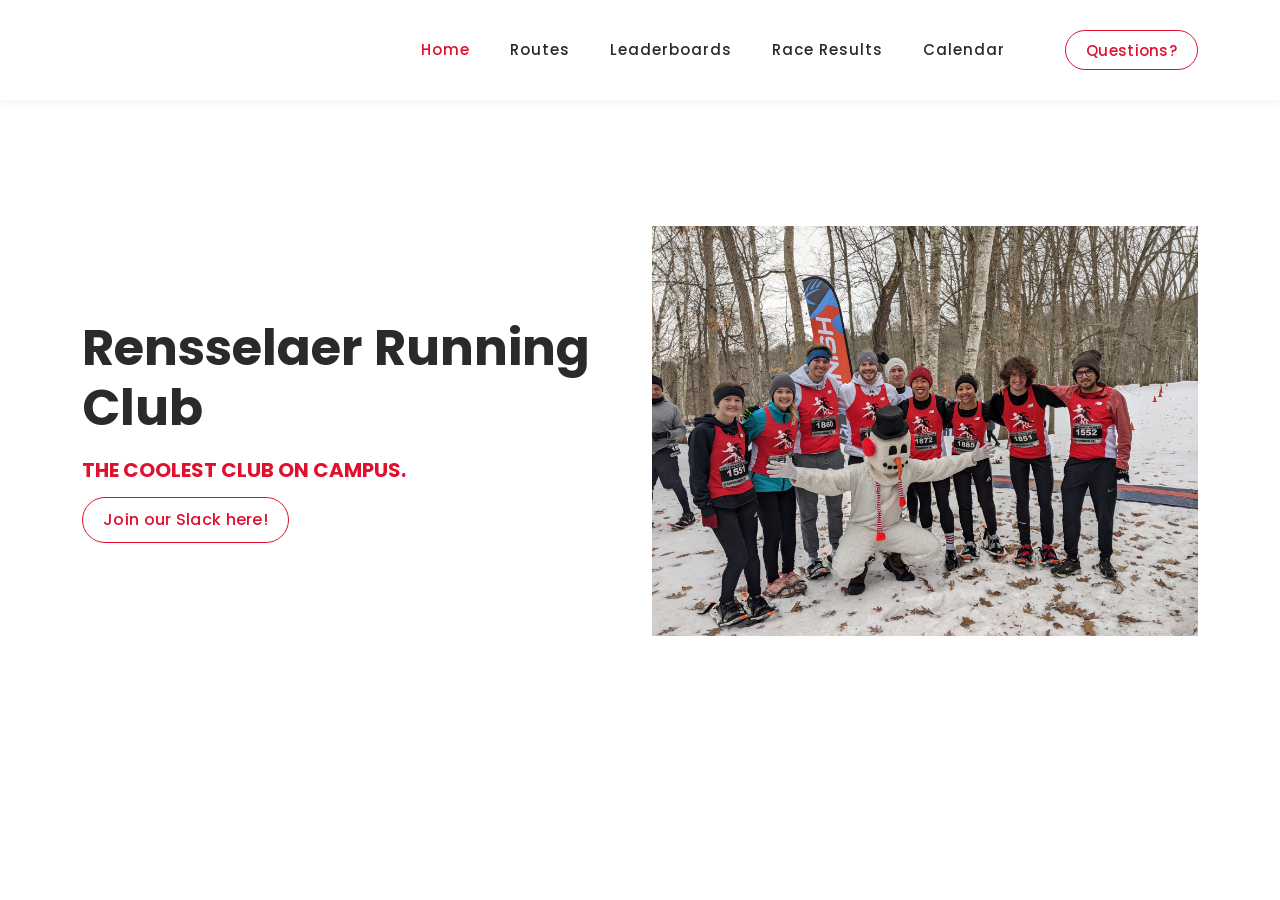
==== index.html @ 69828888 "initial commit" ====
<!DOCTYPE html>
<html lang="en">

  <head>

    <meta charset="UTF-8">
    <meta name="viewport" content="width=device-width, initial-scale=1, shrink-to-fit=no">
    <meta name="description" content="">
    <meta name="author" content="">
    <link rel="preconnect" href="https://fonts.googleapis.com">
    <link rel="preconnect" href="https://fonts.gstatic.com" crossorigin>
    <link href="https://fonts.googleapis.com/css2?family=Poppins:wght@100;200;300;400;500;600;700;800;900&display=swap" rel="stylesheet">

    <link rel="icon" href="assets/images/rrc_logo_small.png" type="image/x-icon">

    <title>Rensselaer Running Club</title>

    <!-- Bootstrap core CSS -->
    <link href="vendor/bootstrap/css/bootstrap.min.css" rel="stylesheet">


    <!-- Additional CSS Files -->
    <link rel="stylesheet" href="assets/css/fontawesome.css">
    <link rel="stylesheet" href="assets/css/styles.css">
    <link rel="stylesheet" href="assets/css/animated.css">
    <link rel="stylesheet" href="assets/css/owl.css">
<!--

-->
  </head>

<body>

  <!-- ***** Preloader Start ***** -->
  <div id="js-preloader" class="js-preloader">
    <div class="preloader-inner">
      <span class="dot"></span>
      <div class="dots">
        <span></span>
        <span></span>
        <span></span>
      </div>
    </div>
  </div>
  <!-- ***** Preloader End ***** -->

  <!-- ***** Header Area Start ***** -->
  <header class="header-area header-sticky wow slideInDown" data-wow-duration="0.75s" data-wow-delay="0s">
    <div class="container">
      <div class="row">
        <div class="col-12">
          <nav class="main-nav">
            <!-- ***** Logo Start ***** -->
            <a href="index.html" class="logo">

              <img src="assets/images/rrc_logo_small.png" alt="">
            </a>
            <!-- ***** Logo End ***** -->
            <!-- ***** Menu Start ***** -->
            <ul class="nav">
              <li class="scroll-to-section"><a href="#top" class="active">Home</a></li>
              <li class="scroll-to-section"><a href="routes.html">Routes</a></li>
              <li class="scroll-to-section"><a href="leaderboards.html">Leaderboards</a></li>
              <li class="scroll-to-section"><a href="race_results.html">Race Results</a></li>
              <li class="scroll-to-section"><a href="calendar.html">Calendar</a></li>
              <li class="scroll-to-section"><div class="border-first-button"><a href="https://forms.gle/q3HX34wmZNMkrWCQ6">Questions?</a></div></li> 
            </ul>        
            <a class='menu-trigger'>
                <span>Menu</span>
            </a>
            <!-- ***** Menu End ***** -->
          </nav>
        </div>
      </div>
    </div>
  </header>
  <!-- ***** Header Area End ***** -->

  <div class="main-banner wow fadeIn" id="top" data-wow-duration="1s" data-wow-delay="0.5s">
    <div class="container">
      <div class="row">
        <div class="col-lg-12">
          <div class="row">
            <div class="col-lg-6 align-self-center">
              <div class="left-content show-up header-text wow fadeInLeft" data-wow-duration="1s" data-wow-delay="1s">
                <div class="row">
                  <div class="col-lg-12">
                    <h2>Rensselaer Running Club</h2>
                    <h6>The coolest club on campus.</h6>
                    
                  </div>
                  <div class="col-lg-12">
                    <div class="border-first-button scroll-to-section">
                      <a href="https://join.slack.com/t/rensselaerrc/shared_invite/zt-vcq3ivjo-cLk82815IDP3IpRi09u0zA">Join our Slack here!</a>
                    </div>
                  </div>
                </div>
              </div>
            </div>
            <div class="col-lg-6">
              <div class="right-image wow fadeInRight" data-wow-duration="1s" data-wow-delay="0.5s">
                <img src="assets/images/brave-the-blizzard-group-photo.jpg" alt="">
              </div>
            </div>
          </div>
        </div>
      </div>
    </div>
  </div>
<!--
  <div id="about" class="about section">
    <div class="container">
      <div class="row">
        <div class="col-lg-12">
          <div class="row">
            <div class="col-lg-6">
              <div class="about-left-image  wow fadeInLeft" data-wow-duration="1s" data-wow-delay="0.5s">
                <img src="assets/images/mario_friends.png" alt="">
              </div>
            </div>
            <div class="col-lg-6 align-self-center  wow fadeInRight" data-wow-duration="1s" data-wow-delay="0.5s">
              <div class="about-right-content">
                <div class="section-heading">
                  <h6>People</h6>
                  <h4>Top <em>Performers</em></h4>
                  <div class="line-dec"></div>
                </div>
                <p> See who holds the most records and more! </p>
                <div class="row">
                  <div class="col-lg-4 col-sm-4">
                    <div class="skill-item first-skill-item wow fadeIn" data-wow-duration="1s" data-wow-delay="0s">
                      <div class="progress" data-percentage="90">
                        <span class="progress-left">
                          <span class="progress-bar"></span>
                        </span>
                        <span class="progress-right">
                          <span class="progress-bar"></span>
                        </span>
                        <div class="progress-value">
                          <div>
                            90%<br>
                            <span>Gibbons</span>
                          </div>
                        </div>
                      </div>
                    </div>
                  </div>
                  <div class="col-lg-4 col-sm-4">
                    <div class="skill-item second-skill-item wow fadeIn" data-wow-duration="1s" data-wow-delay="0s">
                      <div class="progress" data-percentage="20">
                        <span class="progress-left">
                          <span class="progress-bar"></span>
                        </span>
                        <span class="progress-right">
                          <span class="progress-bar"></span>
                        </span>
                        <div class="progress-value">
                          <div>
                            9%<br>
                            <span>Mediratta</span>
                          </div>
                        </div>
                      </div>
                    </div>
                  </div>
                  <div class="col-lg-4 col-sm-4">
                    <div class="skill-item third-skill-item wow fadeIn" data-wow-duration="1s" data-wow-delay="0s">
                      <div class="progress" data-percentage="10">
                        <span class="progress-left">
                          <span class="progress-bar"></span>
                        </span>
                        <span class="progress-right">
                          <span class="progress-bar"></span>
                        </span>
                        <div class="progress-value">
                          <div>
                            1%<br>
                            <span>Favata</span>
                          </div>
                        </div>
                      </div>
                    </div>
                  </div>
                </div> 
              </div>
            </div>
          </div>
        </div>
      </div>
    </div>
  </div>
-->
  <!--

  <div id="services" class="services section">
    <div class="container">
      <div class="row">
        <div class="col-lg-12">
          <div class="section-heading  wow fadeInDown" data-wow-duration="1s" data-wow-delay="0.5s">
            <h6>Leaderboards</h6>
            <h4>Featured Maps</h4>
            <div class="line-dec"></div>
          </div>
        </div>
        <div class="col-lg-12">
          <div class="naccs">
            <div class="grid">
              <div class="row">
                <div class="col-lg-12">
                  <div class="menu">
                    <div class="first-thumb active">
                      <div class="thumb">
                        <span class="icon"><img src="assets/images/green_shell.png" alt=""></span>
                        Big Blue
                      </div>
                    </div>
                    <div>
                      <div class="thumb">                 
                        <span class="icon"><img src="assets/images/leaf.png" alt=""></span>
                        Coconut Mall
                      </div>
                    </div>
                    <div>
                      <div class="thumb">                 
                        <span class="icon"><img src="assets/images/banana.png" alt=""></span>
                        Mario Circuit
                      </div>
                    </div>
                    <div>
                      <div class="thumb">                 
                        <span class="icon"><img src="assets/images/mushroom.png" alt=""></span>
                        Taod Turnpike
                      </div>
                    </div>
                    <div class="last-thumb">
                      <div class="thumb">                 
                        <span class="icon"><img src="assets/images/red_shell.png" alt=""></span>
                        Dolphin Scholls
                      </div>
                    </div>
                  </div>
                </div> 
                <div class="col-lg-12">
                  <ul class="nacc">
                    <li class="active">
                      <div>
                        <div class="thumb">
                          <div class="row">
                            <div class="col-lg-6 align-self-center">
                              <div class="left-text">
                                <h4> Jason Gibbons</h4>
                                <div class="ticks-list"><span><i class="fa fa-check"></i> 2:00:.57</span> 
                                  
                              </div>
                            </div>
                            
                          </div>
                        </div>
                      </div>
                    </li>
                    <li>
                      <div>
                        <div class="thumb">
                          <div class="row">
                            <div class="col-lg-6 align-self-center">
                              <div class="left-text">
                                <h4>Healthy Food &amp; Life</h4>
                                <p>Lorem ipsum dolor sit amet, consectetur adipiscing elit, sedr do eiusmod deis tempor incididunt ut labore et dolore kengan darwin doerski token.
                                  dover lipsum lorem and the others.</p>
                                <div class="ticks-list"><span><i class="fa fa-check"></i> Optimized Template</span> <span><i class="fa fa-check"></i> Data Info</span> <span><i class="fa fa-check"></i> SEO Analysis</span>
                                  <span><i class="fa fa-check"></i> Data Info</span> <span><i class="fa fa-check"></i> SEO Analysis</span> <span><i class="fa fa-check"></i> Optimized Template</span></div>
                                <p>Lorem ipsum dolor sit amet, consectetur adipiscing elit, sedr do eiusmod deis tempor incididunt.</p>
                              </div>
                            </div>
                            <div class="col-lg-6 align-self-center">
                              <div class="right-image">
                                <img src="assets/images/services-image-02.jpg" alt="">
                              </div>
                            </div>
                          </div>
                        </div>
                      </div>
                    </li>
                    <li>
                      <div>
                        <div class="thumb">
                          <div class="row">
                            <div class="col-lg-6 align-self-center">
                              <div class="left-text">
                                <h4>Car Re-search &amp; Transport</h4>
                                <p>Lorem ipsum dolor sit amet, consectetur adipiscing elit, sedr do eiusmod deis tempor incididunt ut labore et dolore kengan darwin doerski token.
                                  dover lipsum lorem and the others.</p>
                                <div class="ticks-list"><span><i class="fa fa-check"></i> Optimized Template</span> <span><i class="fa fa-check"></i> Data Info</span> <span><i class="fa fa-check"></i> SEO Analysis</span>
                                  <span><i class="fa fa-check"></i> Data Info</span> <span><i class="fa fa-check"></i> SEO Analysis</span> <span><i class="fa fa-check"></i> Optimized Template</span></div>
                                <p>Lorem ipsum dolor sit amet, consectetur adipiscing elit, sedr do eiusmod deis tempor incididunt.</p>
                              </div>
                            </div>
                            <div class="col-lg-6 align-self-center">
                              <div class="right-image">
                                <img src="assets/images/services-image-03.jpg" alt="">
                              </div>
                            </div>
                          </div>
                        </div>
                      </div>
                    </li>
                    <li>
                      <div>
                        <div class="thumb">
                          <div class="row">
                            <div class="col-lg-6 align-self-center">
                              <div class="left-text">
                                <h4>Online Shopping &amp; Tracking ID</h4>
                                <p>Lorem ipsum dolor sit amet, consectetur adipiscing elit, sedr do eiusmod deis tempor incididunt ut labore et dolore kengan darwin doerski token.
                                  dover lipsum lorem and the others.</p>
                                <div class="ticks-list"><span><i class="fa fa-check"></i> Optimized Template</span> <span><i class="fa fa-check"></i> Data Info</span> <span><i class="fa fa-check"></i> SEO Analysis</span>
                                  <span><i class="fa fa-check"></i> Data Info</span> <span><i class="fa fa-check"></i> SEO Analysis</span> <span><i class="fa fa-check"></i> Optimized Template</span></div>
                                <p>Lorem ipsum dolor sit amet, consectetur adipiscing elit, sedr do eiusmod deis tempor incididunt.</p>
                              </div>
                            </div>
                            <div class="col-lg-6 align-self-center">
                              <div class="right-image">
                                <img src="assets/images/services-image-04.jpg" alt="">
                              </div>
                            </div>
                          </div>
                        </div>
                      </div>
                    </li>
                    <li>
                      <div>
                        <div class="thumb">
                          <div class="row">
                            <div class="col-lg-6 align-self-center">
                              <div class="left-text">
                                <h4>Enjoy &amp; Travel</h4>
                                <p>Lorem ipsum dolor sit amet, consectetur adipiscing elit, sedr do eiusmod deis tempor incididunt ut labore et dolore kengan darwin doerski token.
                                  dover lipsum lorem and the others.</p>
                                <div class="ticks-list"><span><i class="fa fa-check"></i> Optimized Template</span> <span><i class="fa fa-check"></i> Data Info</span> <span><i class="fa fa-check"></i> SEO Analysis</span>
                                  <span><i class="fa fa-check"></i> Data Info</span> <span><i class="fa fa-check"></i> SEO Analysis</span> <span><i class="fa fa-check"></i> Optimized Template</span></div>
                                <p>Lorem ipsum dolor sit amet, consectetur adipiscing elit, sedr do eiusmod deis tempor incididunt.</p>
                              </div>
                            </div>
                            <div class="col-lg-6 align-self-center">
                              <div class="right-image">
                                <img src="assets/images/services-image.jpg" alt="">
                              </div>
                            </div>
                          </div>
                        </div>
                      </div>
                    </li>
                  </ul>
                </div>          
              </div>
            </div>
          </div>
        </div>
      </div>
    </div>
  </div>

  -->
  

  




  <!-- Scripts -->
  <script src="vendor/jquery/jquery.min.js"></script>
  <script src="vendor/bootstrap/js/bootstrap.bundle.min.js"></script>
  <script src="assets/js/owl-carousel.js"></script>
  <script src="assets/js/animation.js"></script>
  <script src="assets/js/imagesloaded.js"></script>
  <script src="assets/js/custom.js"></script>

</body>
</html>
---- assets/css/styles.css ----
/*

TemplateMo 568 DigiMedia

https://templatemo.com/tm-568-digimedia

*/

/* ---------------------------------------------
Table of contents
------------------------------------------------
01. font & reset css
02. reset
03. global styles
04. header
05. banner
06. features
07. testimonials
08. contact
09. footer
10. preloader
11. search
12. portfolio

--------------------------------------------- */
/* 
---------------------------------------------
font & reset css
--------------------------------------------- 
*/
/* 
---------------------------------------------
reset
--------------------------------------------- 
*/
html,
body,
div,
span,
applet,
object,
iframe,
h1,
h2,
h3,
h4,
h5,
h6,
p,
blockquote,
div pre,
a,
abbr,
acronym,
address,
big,
cite,
code,
del,
dfn,
em,
font,
img,
ins,
kbd,
q,
s,
samp,
small,
strike,
strong,
sub,
sup,
tt,
var,
b,
u,
i,
center,
dl,
dt,
dd,
ol,
ul,
li,
figure,
header,
nav,
section,
article,
aside,
footer,
figcaption {
  margin: 0;
  padding: 0;
  border: 0;
  outline: 0;
}

/* clear fix */
.grid:after {
  content: "";
  display: block;
  clear: both;
}

/* ---- .grid-item ---- */

.grid-sizer,
.grid-item {
  width: 50%;
}

.grid-item {
  float: left;
}

.grid-item img {
  display: block;
  max-width: 100%;
}

.clearfix:after {
  content: ".";
  display: block;
  clear: both;
  visibility: hidden;
  line-height: 0;
  height: 0;
}

.clearfix {
  display: inline-block;
}

html[xmlns] .clearfix {
  display: block;
}

* html .clearfix {
  height: 1%;
}

ul,
li {
  padding: 0;
  margin: 0;
  list-style: none;
}

header,
nav,
section,
article,
aside,
footer,
hgroup {
  display: block;
}

* {
  box-sizing: border-box;
}

html,
body {
  font-family: "Poppins", sans-serif;
  font-weight: 400;
  background-color: #fff;
  -ms-text-size-adjust: 100%;
  -webkit-font-smoothing: antialiased;
  -moz-osx-font-smoothing: grayscale;
}

a {
  text-decoration: none !important;
}

h1,
h2,
h3,
h4,
h5,
h6 {
  margin-top: 0px;
  margin-bottom: 0px;
}

ul {
  margin-bottom: 0px;
}

p {
  font-size: 15px;
  line-height: 30px;
  font-weight: 300;
  color: #afafaf;
}

img {
  width: 100%;
  overflow: hidden;
}

/* 
---------------------------------------------
global styles
--------------------------------------------- 
*/
html,
body {
  background: #fff;
  font-family: "Poppins", sans-serif;
}

::selection {
  background: #e0102f;
  color: #fff !important;
}

::-moz-selection {
  background: #e0102f;
  color: #fff !important;
}

@media (max-width: 991px) {
  html,
  body {
    overflow-x: hidden;
  }
  .mobile-top-fix {
    margin-top: 30px;
    margin-bottom: 0px;
  }
  .mobile-bottom-fix {
    margin-bottom: 30px;
  }
  .mobile-bottom-fix-big {
    margin-bottom: 60px;
  }
}

.page-section {
  margin-top: 120px;
}

.section-heading {
  position: relative;
  z-index: 2;
}

.section-heading h6 {
  font-size: 15px;
  font-weight: 700;
  color: #e0102f;
  text-transform: uppercase;
  margin-bottom: 15px;
}

.section-heading h4 {
  color: #2a2a2a;
  font-size: 35px;
  font-weight: 700;
  text-transform: capitalize;
  margin-bottom: 25px;
}

.section-heading h4 em {
  font-style: normal;
  color: #e0102f;
}

.section-heading .line-dec {
  width: 50px;
  height: 2px;
  background-color: #e0102f;
}

.border-first-button a {
  display: inline-block !important;
  padding: 10px 20px !important;
  color: #e0102f !important;
  border: 1px solid #e0102f !important;
  border-radius: 23px;
  font-weight: 500 !important;
  letter-spacing: 0.3px !important;
  transition: all 0.5s;
}

.border-first-button a:hover {
  background-color: #e0102f;
  color: #fff !important;
}

/* 
---------------------------------------------
header
--------------------------------------------- 
*/

.pre-header {
  background-color: #efefef;
  height: 60px;
  padding: 15px 0px;
}

.pre-header ul li {
  display: inline-block;
}

.pre-header ul.info li {
  margin-right: 45px;
}

.pre-header ul.info li a {
  color: #afafaf;
  font-size: 14px;
  transition: all 0.3s;
}

.pre-header ul.info li a:hover {
  color: #e0102f;
}

.pre-header ul.info li a i {
  font-size: 18px;
  margin-right: 8px;
}

.pre-header ul.social-media {
  text-align: right;
}

.pre-header ul.social-media li {
  margin-left: 5px;
}

.pre-header ul.social-media li a {
  background-color: #afafaf;
  color: #fff;
  display: inline-block;
  width: 30px;
  height: 30px;
  line-height: 30px;
  text-align: center;
  border-radius: 50%;
  font-size: 14px;
  transition: all 0.3s;
}

.pre-header ul.social-media li a:hover {
  background-color: #e0102f;
}

.background-header {
  background-color: #fff !important;
  height: 80px !important;
  position: fixed !important;
  top: 0px;
  left: 0px;
  right: 0px;
  box-shadow: 0px 5px 8px rgba(0, 0, 0, 0.03);
}

.background-header .logo,
.background-header .main-nav .nav li a {
  color: #fff;
}

.background-header .main-nav .nav li:hover a {
  color: #e0102f;
}

.background-header .nav li a.active {
  position: relative;
  color: #fff;
}

.background-header .nav li a.active:after {
  position: absolute;
  width: 100%;
  height: 1px;
  background-color: #e0102f;
  content: "";
  left: 50%;
  bottom: -20px;
  transform: translateX(-50%);
}

.background-header .nav li:last-child a.active:after {
  background-color: transparent;
}

.header-area {
  background-color: #fff;
  box-shadow: 0px 5px 8px rgba(0, 0, 0, 0.03);
  position: absolute;
  left: 0px;
  right: 0px;
  z-index: 100;
  height: 100px;
  -webkit-transition: all 0.5s ease 0s;
  -moz-transition: all 0.5s ease 0s;
  -o-transition: all 0.5s ease 0s;
  transition: all 0.5s ease 0s;
}

.header-area .main-nav {
  min-height: 80px;
  background: transparent;
}

.header-area .main-nav .logo {
  float: left;
  -webkit-transition: all 0.3s ease 0s;
  -moz-transition: all 0.3s ease 0s;
  -o-transition: all 0.3s ease 0s;
  transition: all 0.3s ease 0s;
}

.header-area .main-nav .logo {
  line-height: 100px;
  float: left;
  -webkit-transition: all 0.3s ease 0s;
  -moz-transition: all 0.3s ease 0s;
  -o-transition: all 0.3s ease 0s;
  transition: all 0.3s ease 0s;
}

.background-header .main-nav .logo {
  line-height: 80px;
}

.background-header .main-nav .nav {
  margin-top: 20px !important;
}

.header-area .main-nav .nav {
  float: right;
  margin-top: 30px;
  margin-right: 0px;
  background-color: transparent;
  -webkit-transition: all 0.3s ease 0s;
  -moz-transition: all 0.3s ease 0s;
  -o-transition: all 0.3s ease 0s;
  transition: all 0.3s ease 0s;
  position: relative;
  z-index: 999;
}

.header-area .main-nav .nav li {
  padding-left: 20px;
  padding-right: 20px;
}

.header-area .main-nav .nav li:last-child {
  padding-right: 0px;
  padding-left: 40px;
}

.header-area .main-nav .nav li:last-child a,
.background-header .main-nav .nav li:last-child a {
  padding: 0px 20px !important;
  font-weight: 400;
}

.header-area .main-nav .nav li:last-child a:hover,
.background-header .main-nav .nav li:last-child a:hover {
  color: #fff !important;
}

.header-area .main-nav .nav li a {
  display: block;
  font-weight: 500;
  font-size: 15px;
  color: #2a2a2a;
  text-transform: capitalize;
  -webkit-transition: all 0.3s ease 0s;
  -moz-transition: all 0.3s ease 0s;
  -o-transition: all 0.3s ease 0s;
  transition: all 0.3s ease 0s;
  height: 40px;
  line-height: 40px;
  border: transparent;
  letter-spacing: 1px;
}

.header-area .main-nav .nav li:hover a,
.header-area .main-nav .nav li a.active {
  color: #e0102f !important;
}

.background-header .main-nav .nav li:hover a,
.background-header .main-nav .nav li a.active {
  color: #e0102f !important;
  opacity: 1;
}

.header-area .main-nav .nav li.submenu {
  position: relative;
  padding-right: 30px;
}

.header-area .main-nav .nav li.submenu:after {
  font-family: FontAwesome;
  content: "\f107";
  font-size: 12px;
  color: #2a2a2a;
  position: absolute;
  right: 18px;
  top: 12px;
}

.background-header .main-nav .nav li.submenu:after {
  color: #2a2a2a;
}

.header-area .main-nav .nav li.submenu ul {
  position: absolute;
  width: 200px;
  box-shadow: 0 2px 28px 0 rgba(0, 0, 0, 0.06);
  overflow: hidden;
  top: 50px;
  opacity: 0;
  transform: translateY(+2em);
  visibility: hidden;
  z-index: -1;
  transition: all 0.3s ease-in-out 0s, visibility 0s linear 0.3s,
    z-index 0s linear 0.01s;
}

.header-area .main-nav .nav li.submenu ul li {
  margin-left: 0px;
  padding-left: 0px;
  padding-right: 0px;
}

.header-area .main-nav .nav li.submenu ul li a {
  opacity: 1;
  display: block;
  background: #f7f7f7;
  color: #2a2a2a !important;
  padding-left: 20px;
  height: 40px;
  line-height: 40px;
  -webkit-transition: all 0.3s ease 0s;
  -moz-transition: all 0.3s ease 0s;
  -o-transition: all 0.3s ease 0s;
  transition: all 0.3s ease 0s;
  position: relative;
  font-size: 13px;
  font-weight: 400;
  border-bottom: 1px solid #eee;
}

.header-area .main-nav .nav li.submenu ul li a:hover {
  background: #fff;
  color: #e0102f !important;
  padding-left: 25px;
}

.header-area .main-nav .nav li.submenu ul li a:hover:before {
  width: 3px;
}

.header-area .main-nav .nav li.submenu:hover ul {
  visibility: visible;
  opacity: 1;
  z-index: 1;
  transform: translateY(0%);
  transition-delay: 0s, 0s, 0.3s;
}

.header-area .main-nav .menu-trigger {
  cursor: pointer;
  display: block;
  position: absolute;
  top: 33px;
  width: 32px;
  height: 40px;
  text-indent: -9999em;
  z-index: 99;
  right: 40px;
  display: none;
}

.background-header .main-nav .menu-trigger {
  top: 23px;
}

.header-area .main-nav .menu-trigger span,
.header-area .main-nav .menu-trigger span:before,
.header-area .main-nav .menu-trigger span:after {
  -moz-transition: all 0.4s;
  -o-transition: all 0.4s;
  -webkit-transition: all 0.4s;
  transition: all 0.4s;
  background-color: #2a2a2a;
  display: block;
  position: absolute;
  width: 30px;
  height: 2px;
  left: 0;
}

.background-header .main-nav .menu-trigger span,
.background-header .main-nav .menu-trigger span:before,
.background-header .main-nav .menu-trigger span:after {
  background-color: #2a2a2a;
}

.header-area .main-nav .menu-trigger span:before,
.header-area .main-nav .menu-trigger span:after {
  -moz-transition: all 0.4s;
  -o-transition: all 0.4s;
  -webkit-transition: all 0.4s;
  transition: all 0.4s;
  background-color: #2a2a2a;
  display: block;
  position: absolute;
  width: 30px;
  height: 2px;
  left: 0;
  width: 75%;
}

.background-header .main-nav .menu-trigger span:before,
.background-header .main-nav .menu-trigger span:after {
  background-color: #2a2a2a;
}

.header-area .main-nav .menu-trigger span:before,
.header-area .main-nav .menu-trigger span:after {
  content: "";
}

.header-area .main-nav .menu-trigger span {
  top: 16px;
}

.header-area .main-nav .menu-trigger span:before {
  -moz-transform-origin: 33% 100%;
  -ms-transform-origin: 33% 100%;
  -webkit-transform-origin: 33% 100%;
  transform-origin: 33% 100%;
  top: -10px;
  z-index: 10;
}

.header-area .main-nav .menu-trigger span:after {
  -moz-transform-origin: 33% 0;
  -ms-transform-origin: 33% 0;
  -webkit-transform-origin: 33% 0;
  transform-origin: 33% 0;
  top: 10px;
}

.header-area .main-nav .menu-trigger.active span,
.header-area .main-nav .menu-trigger.active span:before,
.header-area .main-nav .menu-trigger.active span:after {
  background-color: transparent;
  width: 100%;
}

.header-area .main-nav .menu-trigger.active span:before {
  -moz-transform: translateY(6px) translateX(1px) rotate(45deg);
  -ms-transform: translateY(6px) translateX(1px) rotate(45deg);
  -webkit-transform: translateY(6px) translateX(1px) rotate(45deg);
  transform: translateY(6px) translateX(1px) rotate(45deg);
  background-color: #2a2a2a;
}

.background-header .main-nav .menu-trigger.active span:before {
  background-color: #2a2a2a;
}

.header-area .main-nav .menu-trigger.active span:after {
  -moz-transform: translateY(-6px) translateX(1px) rotate(-45deg);
  -ms-transform: translateY(-6px) translateX(1px) rotate(-45deg);
  -webkit-transform: translateY(-6px) translateX(1px) rotate(-45deg);
  transform: translateY(-6px) translateX(1px) rotate(-45deg);
  background-color: #2a2a2a;
}

.background-header .main-nav .menu-trigger.active span:after {
  background-color: #2a2a2a;
}

.header-area.header-sticky {
  min-height: 80px;
}

.header-area .nav {
  margin-top: 30px;
}

.header-area.header-sticky .nav li a.active {
  color: #e0102f;
}

@media (max-width: 1200px) {
  .header-area .main-nav .nav li {
    padding-left: 12px;
    padding-right: 12px;
  }
  .header-area .main-nav:before {
    display: none;
  }
}

@media (max-width: 992px) {
  .header-area .main-nav .nav li:last-child,
  .background-header .main-nav .nav li:last-child {
    display: none;
  }
  .header-area .main-nav .nav li:nth-child(6),
  .background-header .main-nav .nav li:nth-child(6) {
    padding-right: 0px;
  }
  .background-header .nav li a.active:after {
    display: none;
  }
}

@media (max-width: 767px) {
  .pre-header ul.info li:last-child {
    display: none;
  }
  .background-header .main-nav .nav {
    margin-top: 80px !important;
  }
  .header-area .main-nav .logo {
    color: #1e1e1e;
  }
  .header-area.header-sticky .nav li a:hover,
  .header-area.header-sticky .nav li a.active {
    color: #e0102f !important;
    opacity: 1;
  }
  .header-area.header-sticky .nav li.search-icon a {
    width: 100%;
  }
  .header-area {
    background-color: #fff;
    padding: 0px 15px;
    height: 100px;
    box-shadow: none;
    text-align: center;
    box-shadow: 0px 5px 8px rgba(0, 0, 0, 0.03);
  }
  .header-area .container {
    padding: 0px;
  }
  .header-area .logo {
    margin-left: 30px;
  }
  .header-area .menu-trigger {
    display: block !important;
  }
  .header-area .main-nav {
    overflow: hidden;
  }
  .header-area .main-nav .nav {
    float: none;
    width: 100%;
    display: none;
    -webkit-transition: all 0s ease 0s;
    -moz-transition: all 0s ease 0s;
    -o-transition: all 0s ease 0s;
    transition: all 0s ease 0s;
    margin-left: 0px;
  }
  .background-header .nav {
    margin-top: 80px;
  }
  .header-area .main-nav .nav li:first-child {
    border-top: 1px solid #eee;
  }
  .header-area.header-sticky .nav {
    margin-top: 100px;
  }
  .header-area .main-nav .nav li {
    width: 100%;
    background: #fff;
    border-bottom: 1px solid #e7e7e7;
    padding-left: 0px !important;
    padding-right: 0px !important;
  }
  .header-area .main-nav .nav li a {
    height: 50px !important;
    line-height: 50px !important;
    padding: 0px !important;
    border: none !important;
    background: #f7f7f7 !important;
    color: #191a20 !important;
  }
  .header-area .main-nav .nav li a:hover {
    background: #eee !important;
    color: #e0102f !important;
  }
  .header-area .main-nav .nav li.submenu ul {
    position: relative;
    visibility: inherit;
    opacity: 1;
    z-index: 1;
    transform: translateY(0%);
    transition-delay: 0s, 0s, 0.3s;
    top: 0px;
    width: 100%;
    box-shadow: none;
    height: 0px;
  }
  .header-area .main-nav .nav li.submenu ul li a {
    font-size: 12px;
    font-weight: 400;
  }
  .header-area .main-nav .nav li.submenu ul li a:hover:before {
    width: 0px;
  }
  .header-area .main-nav .nav li.submenu ul.active {
    height: auto !important;
  }
  .header-area .main-nav .nav li.submenu:after {
    color: #3b566e;
    right: 25px;
    font-size: 14px;
    top: 15px;
  }
  .header-area .main-nav .nav li.submenu:hover ul,
  .header-area .main-nav .nav li.submenu:focus ul {
    height: 0px;
  }
}

@media (min-width: 767px) {
  .header-area .main-nav .nav {
    display: flex !important;
  }
}

/* 
---------------------------------------------
preloader
--------------------------------------------- 
*/

.js-preloader {
  position: fixed;
  top: 0;
  left: 0;
  right: 0;
  bottom: 0;
  background-color: #fff;
  display: -webkit-box;
  display: flex;
  -webkit-box-align: center;
  align-items: center;
  -webkit-box-pack: center;
  justify-content: center;
  opacity: 1;
  visibility: visible;
  z-index: 9999;
  -webkit-transition: opacity 0.25s ease;
  transition: opacity 0.25s ease;
}

.js-preloader.loaded {
  opacity: 0;
  visibility: hidden;
  pointer-events: none;
}

@-webkit-keyframes dot {
  50% {
    -webkit-transform: translateX(96px);
    transform: translateX(96px);
  }
}

@keyframes dot {
  50% {
    -webkit-transform: translateX(96px);
    transform: translateX(96px);
  }
}

@-webkit-keyframes dots {
  50% {
    -webkit-transform: translateX(-31px);
    transform: translateX(-31px);
  }
}

@keyframes dots {
  50% {
    -webkit-transform: translateX(-31px);
    transform: translateX(-31px);
  }
}

.preloader-inner {
  position: relative;
  width: 142px;
  height: 40px;
  background: #fff;
}

.preloader-inner .dot {
  position: absolute;
  width: 16px;
  height: 16px;
  top: 12px;
  left: 15px;
  background: #e0102f;
  border-radius: 50%;
  -webkit-transform: translateX(0);
  transform: translateX(0);
  -webkit-animation: dot 2.8s infinite;
  animation: dot 2.8s infinite;
}

.preloader-inner .dots {
  -webkit-transform: translateX(0);
  transform: translateX(0);
  margin-top: 12px;
  margin-left: 31px;
  -webkit-animation: dots 2.8s infinite;
  animation: dots 2.8s infinite;
}

.preloader-inner .dots span {
  display: block;
  float: left;
  width: 16px;
  height: 16px;
  margin-left: 16px;
  background: #e0102f;
  border-radius: 50%;
}

/* 
---------------------------------------------
Banner Style
--------------------------------------------- 
*/

.main-banner {
  background-repeat: no-repeat;
  background-position: center center;
  background-size: cover;
  padding: 226px 0px 120px 0px;
  position: relative;
  overflow: hidden;
}

.main-banner:after {
  content: "";
  background-image: url(../images/slider-left-dec.jpg);
  background-repeat: no-repeat;
  position: absolute;
  left: 0;
  top: 60px;
  width: 262px;
  height: 625px;
  z-index: 1;
}

.main-banner:before {
  content: "";
  background-image: url(../images/slider-right-dec.jpg);
  background-repeat: no-repeat;
  position: absolute;
  right: 0;
  top: 60px;
  width: 1159px;
  height: 797px;
  z-index: -1;
}

.main-banner .left-content {
  margin-right: 15px;
}

.main-banner .left-content h6 {
  text-transform: capitalize;
  font-size: 20px;
  font-weight: 700;
  color: #e0102f;
  margin-bottom: 15px;
  text-transform: uppercase;
}

.main-banner .left-content h2 {
  z-index: 2;
  position: relative;
  font-weight: 700;
  font-size: 50px;
  color: #2a2a2a;
  margin-bottom: 20px;
}

.main-banner .left-content p {
  margin-bottom: 30px;
  margin-right: 45px;
}

.main-banner .right-image {
  text-align: right;
  position: relative;
  z-index: 20;
}

.main-banner .right-image img {
  max-width: 593px;
}

/* 
---------------------------------------------
About Style
--------------------------------------------- 
*/

#about {
  padding-top: 130px;
}

.about-left-image img {
  margin-right: 45px;
}

.about-right-content p {
  margin-top: 30px;
  margin-bottom: 45px;
}

.skills-content {
  position: relative;
  z-index: 1;
  margin-top: -50px;
  background-color: #f5f5f5;
  border-bottom-right-radius: 50px;
  border-bottom-left-radius: 50px;
  padding: 110px 0px 50px 0px;
}

.skill-item {
  text-align: center;
}

.progress {
  width: 150px;
  height: 150px;
  line-height: 150px;
  background: none;
  margin: 0 auto;
  box-shadow: none;
  position: relative;
}
.progress:after {
  content: "";
  width: 100%;
  height: 100%;
  border-radius: 50%;
  border: 5px solid #fff;
  position: absolute;
  top: 0;
  left: 0;
}
.progress > span {
  width: 50%;
  height: 100%;
  overflow: hidden;
  position: absolute;
  top: 0;
  z-index: 1;
}
.progress .progress-left {
  left: 0;
}
.progress .progress-bar {
  width: 100%;
  height: 100%;
  background: none;
  border-width: 5px;
  border-style: solid;
  position: absolute;
  top: 0;
  border-color: #fd6a54;
}

.first-skill-item .progress .progress-bar {
  border-color: #e0102f;
}

.second-skill-item .progress .progress-bar {
  border-color: #726ae3;
}

.third-skill-item .progress .progress-bar {
  border-color: #f58b56;
}

.progress .progress-left .progress-bar {
  left: 100%;
  border-top-right-radius: 75px;
  border-bottom-right-radius: 75px;
  border-left: 0;
  -webkit-transform-origin: center left;
  transform-origin: center left;
}
.progress .progress-right {
  right: 0;
}
.progress .progress-right .progress-bar {
  left: -100%;
  border-top-left-radius: 75px;
  border-bottom-left-radius: 75px;
  border-right: 0;
  -webkit-transform-origin: center right;
  transform-origin: center right;
}
.progress .progress-value {
  text-align: center;
  color: #2a2a2a;
  display: flex;
  width: 100%;
  border-radius: 50%;
  font-size: 35px;
  text-align: center;
  line-height: 25px;
  align-items: center;
  justify-content: center;
  height: 100%;
  font-weight: 700;
}
.progress .progress-value div {
  margin-top: 10px;
}
.progress .progress-value span {
  font-size: 18px;
  text-transform: none;
  color: #afafaf;
  font-weight: 300;
}

/* This for loop creates the  necessary css animation names 
Due to the split circle of progress-left and progress right, we must use the animations on each side. 
*/
.progress[data-percentage="10"] .progress-right .progress-bar {
  animation: loading-1 1.5s linear forwards;
}
.progress[data-percentage="10"] .progress-left .progress-bar {
  animation: 0;
}

.progress[data-percentage="20"] .progress-right .progress-bar {
  animation: loading-2 1.5s linear forwards;
}
.progress[data-percentage="20"] .progress-left .progress-bar {
  animation: 0;
}

.progress[data-percentage="30"] .progress-right .progress-bar {
  animation: loading-3 1.5s linear forwards;
}
.progress[data-percentage="30"] .progress-left .progress-bar {
  animation: 0;
}

.progress[data-percentage="40"] .progress-right .progress-bar {
  animation: loading-4 1.5s linear forwards;
}
.progress[data-percentage="40"] .progress-left .progress-bar {
  animation: 0;
}

.progress[data-percentage="50"] .progress-right .progress-bar {
  animation: loading-5 1.5s linear forwards;
}
.progress[data-percentage="50"] .progress-left .progress-bar {
  animation: 0;
}

.progress[data-percentage="60"] .progress-right .progress-bar {
  animation: loading-5 1.5s linear forwards;
}
.progress[data-percentage="60"] .progress-left .progress-bar {
  animation: loading-1 1.5s linear forwards 1.5s;
}

.progress[data-percentage="70"] .progress-right .progress-bar {
  animation: loading-5 1.5s linear forwards;
}
.progress[data-percentage="70"] .progress-left .progress-bar {
  animation: loading-2 1.5s linear forwards 1.5s;
}

.progress[data-percentage="80"] .progress-right .progress-bar {
  animation: loading-5 1.5s linear forwards;
}
.progress[data-percentage="80"] .progress-left .progress-bar {
  animation: loading-3 1.5s linear forwards 1.5s;
}

.progress[data-percentage="90"] .progress-right .progress-bar {
  animation: loading-5 1.5s linear forwards;
}
.progress[data-percentage="90"] .progress-left .progress-bar {
  animation: loading-4 1.5s linear forwards 1.5s;
}

.progress[data-percentage="100"] .progress-right .progress-bar {
  animation: loading-5 1.5s linear forwards;
}
.progress[data-percentage="100"] .progress-left .progress-bar {
  animation: loading-5 1.5s linear forwards 1.5s;
}

@keyframes loading-1 {
  0% {
    -webkit-transform: rotate(0deg);
    transform: rotate(0deg);
  }
  100% {
    -webkit-transform: rotate(36);
    transform: rotate(36deg);
  }
}
@keyframes loading-2 {
  0% {
    -webkit-transform: rotate(0deg);
    transform: rotate(0deg);
  }
  100% {
    -webkit-transform: rotate(72);
    transform: rotate(72deg);
  }
}
@keyframes loading-3 {
  0% {
    -webkit-transform: rotate(0deg);
    transform: rotate(0deg);
  }
  100% {
    -webkit-transform: rotate(108);
    transform: rotate(108deg);
  }
}
@keyframes loading-4 {
  0% {
    -webkit-transform: rotate(0deg);
    transform: rotate(0deg);
  }
  100% {
    -webkit-transform: rotate(144);
    transform: rotate(144deg);
  }
}
@keyframes loading-5 {
  0% {
    -webkit-transform: rotate(0deg);
    transform: rotate(0deg);
  }
  100% {
    -webkit-transform: rotate(180);
    transform: rotate(180deg);
  }
}
.progress {
  margin-bottom: 1em;
}

/* 
---------------------------------------------
Services Style
--------------------------------------------- 
*/

.services {
  padding-top: 130px;
  position: relative;
}

.services:after {
  content: "";
  background-image: url(../images/services-left-dec.jpg);
  background-repeat: no-repeat;
  position: absolute;
  left: 0;
  top: 0px;
  width: 786px;
  height: 1217px;
  z-index: 0;
}

.services:before {
  content: "";
  background-image: url(../images/services-right-dec.jpg);
  background-repeat: no-repeat;
  position: absolute;
  right: 0;
  top: 400px;
  width: 161px;
  height: 413px;
  z-index: 0;
}

.services .section-heading {
  text-align: center;
  margin-bottom: 80px;
}

.services .section-heading .line-dec {
  margin: 0 auto;
}

.services .naccs {
  position: relative;
  z-index: 1;
}

.services .icon {
  display: block;
  text-align: center;
  margin: 0 auto;
}

.services .naccs .menu div h4 {
  color: #fff;
  font-size: 15px;
  font-weight: 400;
  width: 100%;
}

.services .icon img {
  margin-bottom: 10px;
  max-width: 60px;
  min-width: 60px;
}

.services .naccs .menu {
  text-align: center;
  margin-bottom: 30px;
}

.services .naccs .menu div {
  color: #2a2a2a;
  margin: 0px;
  width: 15%;
  font-size: 20px;
  font-weight: 700;
  display: inline-block;
  text-align: center;
  cursor: pointer;
  position: relative;
  border-radius: 15px;
  transition: 1s all cubic-bezier(0.075, 0.82, 0.165, 1);
}

.services .naccs .menu div .thumb {
  display: inline-block;
  width: 100%;
  padding: 30px 0px;
  background-color: #fff;
}

.services .naccs .menu div.active {
  box-shadow: 0px 0px 15px rgba(0, 0, 0, 0.1);
}

.services ul.nacc {
  height: 100% !important;
  position: relative;
  min-height: 100%;
  list-style: none;
  margin: 0;
  padding: 0;
  transition: 0.5s all cubic-bezier(0.075, 0.82, 0.165, 1);
}

.services ul.nacc li {
  opacity: 0;
  transform: translateX(-50px);
  position: absolute;
  list-style: none;
  transition: 1s all cubic-bezier(0.075, 0.82, 0.165, 1);
}

.services ul.nacc li.active {
  transition-delay: 0.3s;
  position: relative;
  z-index: 2;
  opacity: 1;
  transform: translateX(0px);
  box-shadow: 0px 0px 15px rgba(0, 0, 0, 0.1);
  background-color: #fff;
  border-radius: 15px;
  padding: 80px 120px 50px 120px;
}

.services ul.nacc li {
  width: 100%;
}

.services ul.nacc li .right-image img {
  max-width: 420px;
  float: right;
}

.services .nacc .thumb h4 {
  color: #2a2a2a;
  font-size: 20px;
  font-weight: 700;
  line-height: 35px;
  margin-bottom: 25px;
}

.services .nacc .thumb .main-white-button {
  text-align: right;
  margin-top: 40px;
}

.services .nacc .thumb .main-white-button a {
  background-color: #8d99af;
  color: #fff;
}

.services .nacc .thumb .main-white-button a i {
  background-color: #fff;
  color: #8d99af;
}

.services .left-text h4 {
  font-size: 20px;
  font-weight: 700;
  color: #e0102f !important;
}

.services .left-text p {
  margin-bottom: 30px;
}

.nacc .ticks-list span {
  display: inline-block;
  opacity: 1;
  margin-right: 45px;
  margin-bottom: 20px;
  font-size: 15px;
  font-weight: 400;
}

/* 
---------------------------------------------
Free Quote
--------------------------------------------- 
*/

.free-quote {
  background-image: url(../images/quote-bg-v2.jpg);
  background-repeat: no-repeat;
  background-position: center center;
  background-size: cover;
  padding: 120px 0px;
  text-align: center;
  position: relative;
  z-index: 2;
  margin-top: 130px;
}

.free-quote .section-heading {
  margin-bottom: 60px;
}

.free-quote .section-heading h6,
.free-quote .section-heading h4 {
  color: #fff;
}

.free-quote .section-heading .line-dec {
  margin: 0 auto;
  background-color: #fff;
}

.free-quote form {
  background-color: #fff;
  display: inline-block;
  width: 100%;
  min-height: 80px;
  border-radius: 40px;
  position: relative;
  z-index: 1;
}

.free-quote form input {
  width: 100%;
  margin-top: 20px;
  margin-left: 30px;
  color: #afafaf;
  font-weight: 400;
  font-size: 15px;
  height: 40px;
  background-color: transparent;
  border-bottom: 1px solid #eee;
  border-top: none;
  border-left: none;
  border-right: none;
  position: relative;
  z-index: 2;
  outline: none;
}

.free-quote form button {
  width: 100%;
  height: 80px;
  border-top-right-radius: 40px;
  border-bottom-right-radius: 40px;
  outline: none;
  border: none;
  margin-left: 30px;
  background-color: #e0102f;
  font-size: 15px;
  color: #fff;
}

/* 
---------------------------------------------
Portfolio
--------------------------------------------- 
*/

.our-portfolio {
  padding-top: 130px;
  overflow: hidden;
  position: relative;
}

.our-portfolio:before {
  content: "";
  background-image: url(../images/portfolio-right-dec.jpg);
  background-repeat: no-repeat;
  position: absolute;
  right: 0;
  top: 0px;
  width: 414px;
  height: 861px;
  z-index: 1;
}

.our-portfolio:after {
  content: "";
  background-image: url(../images/portfolio-left-dec.jpg);
  background-repeat: no-repeat;
  position: absolute;
  left: 0;
  top: 0px;
  width: 677px;
  height: 759px;
  z-index: 1;
}

.our-portfolio .section-heading {
  margin-bottom: 80px;
}

.our-portfolio .container-fluid {
  padding-right: 15px;
  padding-left: 15px;
  position: relative;
  z-index: 2;
}

.our-portfolio .item {
  position: relative;
  z-index: 222;
}

.portfolio-item {
  border-radius: 25px;
  box-shadow: 0px 0px 15px rgba(0, 0, 0, 0.1);
  margin: 15px;
}

.portfolio-item .thumb {
  position: relative;
  border-radius: 50px;
}

.portfolio-item:hover .down-content h4,
.portfolio-item:hover .down-content span {
  color: #e0102f;
}

.portfolio-item .thumb img {
  border-top-right-radius: 23px;
  border-top-left-radius: 23px;
  overflow: hidden;
}

.portfolio-item .down-content {
  background-color: #fff;
  text-align: center;
  padding: 18px 0px;
  border-bottom-right-radius: 23px;
  border-bottom-left-radius: 23px;
}

.portfolio-item .down-content h4 {
  font-size: 20px;
  font-weight: 700;
  color: #2a2a2a;
  margin-bottom: 8px;
  transition: all 0.3s;
}

.portfolio-item .down-content span {
  font-size: 15px;
  color: #afafaf;
  transition: all 0.3s;
}

.our-portfolio .owl-nav {
  display: inline-block !important;
  position: absolute;
  top: -125px;
  right: 15%;
  max-width: 1320px;
}

.our-portfolio .owl-nav .owl-next {
  margin-left: 10px;
}

.our-portfolio .owl-nav span {
  width: 46px;
  height: 46px;
  display: inline-block;
  text-align: center;
  line-height: 46px;
  font-size: 30px;
  background-color: #eee;
  border-radius: 50%;
  color: #fff;
  transition: all 0.5s;
}

.our-portfolio .owl-nav span:hover {
  color: #fff;
  background-color: #e0102f;
}

/* 
---------------------------------------------
Blog
--------------------------------------------- 
*/

.blog:before {
  content: "";
  background-image: url(../images/blog-left-dec.jpg);
  background-repeat: no-repeat;
  position: absolute;
  left: 0;
  top: 0px;
  width: 961px;
  height: 1020px;
  z-index: 0;
}

.blog {
  position: relative;
  padding-top: 130px;
}

.blog .section-heading {
  text-align: center;
  margin-bottom: 80px;
}

.blog .section-heading .line-dec {
  margin: 0 auto;
}

.blog-post {
  box-shadow: 0px 0px 15px rgba(0, 0, 0, 0.1);
  border-radius: 25px;
}

.show-up {
  position: relative;
  z-index: 200;
}

.blog-post .thumb img {
  border-top-right-radius: 23px;
  border-top-left-radius: 23px;
}

.blog-post .down-content {
  border-bottom-right-radius: 23px;
  border-bottom-left-radius: 23px;
  background-color: #fff;
  padding: 30px;
}

.blog-post .down-content span.category {
  font-size: 15px;
  color: #fff;
  padding: 8px 12px;
  background-color: #e0102f;
  border-radius: 18px;
  display: inline-block;
}

.blog-post .down-content span.date {
  font-size: 15px;
  color: #afafaf;
  text-align: right;
  float: right;
  margin-top: 4px;
}

.blog-post .down-content h4 {
  font-size: 20px;
  font-weight: 700;
  color: #2a2a2a;
  margin-top: 20px;
  margin-bottom: 20px;
  line-height: 30px;
}

.blog-post .down-content p {
  margin-bottom: 30px;
}

.blog-post .down-content span.author {
  font-size: 15px;
  color: #2a2a2a;
}

.blog-post .down-content span.author img {
  max-width: 56px;
  border-radius: 50%;
  margin-right: 15px;
}

.blog-post .down-content .border-first-button {
  display: inline-block;
  float: right;
}

.blog-posts {
  margin-left: 30px;
}

.post-item {
  margin-bottom: 62px;
}

.last-post-item {
  margin-bottom: 0px;
}

.post-item .thumb {
  display: inline-block;
  float: left;
  margin-right: 30px;
}

.post-item .thumb img {
  border-radius: 23px;
  display: inline-block;
}

.post-item .right-content {
  padding-top: 20px;
}

.post-item .right-content span.category {
  font-size: 15px;
  color: #fff;
  padding: 8px 12px;
  background-color: #e0102f;
  border-radius: 18px;
  display: inline-block;
}

.post-item .right-content span.date {
  font-size: 15px;
  color: #afafaf;
  text-align: right;
  float: right;
  margin-top: 4px;
}

.post-item .right-content h4 {
  font-size: 20px;
  font-weight: 700;
  color: #2a2a2a;
  margin-top: 20px;
  margin-bottom: 20px;
  line-height: 30px;
}

/* 
---------------------------------------------
contact
--------------------------------------------- 
*/

.contact-us {
  padding-top: 130px;
}

.contact-us .section-heading .line-dec {
  margin: 0 auto;
}

.contact-us .section-heading {
  text-align: center;
  margin-bottom: 80px;
}

form#contact:before {
  background-image: url(../images/contact-top-right-v2.png);
  position: absolute;
  right: 0;
  top: 0;
  width: 726px;
  height: 78px;
  background-repeat: no-repeat;
  content: "";
  z-index: 1;
}

.contact-dec img {
  max-width: 224px;
  position: absolute;
  right: 25px;
  top: -242px;
}

form#contact:after {
  background-image: url(../images/contact-bottom-right-v2.png);
  position: absolute;
  right: 0;
  bottom: 0;
  width: 532px;
  height: 106px;
  background-repeat: no-repeat;
  content: "";
  z-index: 1;
}

form#contact {
  box-shadow: 0px 0px 15px rgba(0, 0, 0, 0.1);
  position: relative;
  background-color: #fff;
  border-radius: 23px;
  text-align: center;
}

form#contact #map iframe {
  border-top-left-radius: 23px;
  border-bottom-left-radius: 23px;
  margin-bottom: -7px;
  position: relative;
  z-index: 2;
}

.fill-form {
  padding: 80px 60px 80px 30px;
}

.fill-form .info-post {
  margin-bottom: 20px;
}

.fill-form .icon {
  text-align: center;
  box-shadow: 0px 0px 15px rgba(0, 0, 0, 0.1);
  border-radius: 23px;
  padding: 25px 15px;
}

.fill-form .icon img {
  max-width: 60px;
  display: block;
  margin: 0 auto;
}

.fill-form .icon a {
  margin-top: 15px;
  display: inline-block;
  font-size: 15px;
  font-weight: 500;
  color: #2a2a2a;
  transition: all 0.3s;
}

.fill-form .icon:hover a {
  color: #e0102f;
}

form#contact input {
  width: 100%;
  height: 46px;
  background-color: transparent;
  border: 1px solid #eee;
  outline: none;
  font-size: 15px;
  font-weight: 300;
  color: #2a2a2a;
  padding: 0px 20px;
  border-radius: 23px;
  margin-top: 30px;
}

form#contact input::placeholder {
  color: #aaa;
}

form#contact textarea {
  width: 100%;
  min-width: 100%;
  max-width: 100%;
  max-height: 200px;
  min-height: 200px;
  height: 200px;
  border-radius: 23px;
  background-color: transparent;
  border: 1px solid #eee;
  outline: none;
  font-size: 15px;
  font-weight: 300;
  color: #2a2a2a;
  padding: 15px 20px;
  margin-top: 30px;
}

form#contact textarea::placeholder {
  color: #aaa;
}

form#contact button {
  display: inline-block;
  background-color: #fff;
  font-size: 15px;
  font-weight: 400;
  color: #e0102f;
  margin-top: 30px;
  width: 100%;
  text-transform: capitalize;
  padding: 12px 25px;
  border-radius: 23px;
  letter-spacing: 0.25px;
  border: 1px solid #e0102f;
  transition: all 0.3s;
  outline: none;
}

form#contact button:hover {
  background-color: #e0102f !important;
  color: #fff !important;
}

/* 
---------------------------------------------
Footer Style
--------------------------------------------- 
*/

footer {
  background-image: url(../images/footer-bg-v2.jpg);
  background-position: center center;
  background-repeat: no-repeat;
  background-size: cover;
  margin-top: 130px;
}

footer p {
  text-align: center;
  margin: 20px 0px;
  color: #fff;
}

footer p a {
  color: #fff;
  transition: all 0.5s;
}

/* 
---------------------------------------------
responsive
--------------------------------------------- 
*/

@media (max-width: 1200px) {
  .header-area .main-nav .logo h4 {
    font-size: 24px;
  }
  .header-area .main-nav .logo h4 img {
    max-width: 25px;
    margin-left: 0px;
  }
  .header-area .main-nav .nav li:last-child {
    padding-left: 20px;
  }
}

@media (max-width: 992px) {
  form#contact {
    overflow: hidden;
  }
  .header-area .main-nav .logo h4 {
    font-size: 20px;
  }
  .main-banner .left-content {
    margin-right: 0px;
  }
  .main-banner {
    text-align: center;
    padding: 226px 0px 30px 0px;
  }
  .main-banner:before {
    display: none;
  }
  .main-banner .right-image {
    margin: 30px auto 0px auto;
    text-align: center;
  }
  .features-item {
    margin-bottom: 45px;
  }
  .last-features-item,
  .last-skill-item {
    margin-bottom: 0px !important;
  }
  .skill-item {
    margin-bottom: 30px;
  }
  .about-left-image img {
    margin-right: 0px;
    margin-bottom: 45px;
  }
  .services .naccs .menu div {
    font-size: 15px;
    font-weight: 500;
  }
  .service-item {
    text-align: center;
  }
  .service-item .icon {
    margin-top: 0px;
    margin-bottom: 30px;
  }
  .about-us .left-image {
    margin-right: 30px;
    margin-left: 30px;
    margin-bottom: 45px;
  }
  .blog-posts {
    margin-left: 0px;
    margin-top: 30px;
  }
  .post-item {
    margin-bottom: 70px;
  }
  .our-portfolio .owl-nav {
    display: none !important;
  }
  .contact-info {
    margin-top: 60px;
  }
  form#contact {
    padding: 45px;
  }
}

@media (max-width: 767px) {
  .header-area .main-nav .logo h4 {
    font-size: 30px;
  }
  .header-area .main-nav .logo h4 img {
    max-width: 30px;
    margin-left: 5px;
  }
  .main-banner .info-stat {
    margin-bottom: 15px;
  }
  .service-item {
    text-align: center;
    padding: 30px;
  }
  .service-item .icon {
    float: none;
    margin-right: 0px;
    margin-bottom: 15px;
  }
  .service-item .right-content {
    display: inline-block;
  }
  .services .naccs .menu div .thumb {
    padding: 5px;
  }
  .services .icon img {
    margin: 0px;
  }
  .services ul.nacc li.active {
    padding: 45px;
  }
  .services .naccs .menu div {
    font-size: 0px;
  }
  .services ul.nacc li .right-image img {
    float: none;
  }
  .our-portfolio .section-heading,
  .about-us .section-heading,
  .about-us .about-item,
  .about-us p,
  .about-us .main-green-button {
    text-align: center;
  }
  .our-portfolio .section-heading .line-dec {
    margin: 0 auto;
  }
  .our-services .section-heading {
    margin-left: 15px;
    margin-right: 15px;
  }
  .free-quote form input {
    margin-left: 0px;
    padding: 0px 30px;
  }
  .free-quote form button {
    margin-left: 0px;
    border-bottom-left-radius: 40px;
    border-top-right-radius: 0px;
  }
  .blog-posts {
    margin-left: 0px;
    margin-top: 30px;
  }
  .post-item {
    margin-bottom: 30px;
  }
  .post-item .thumb img {
    max-width: 140px;
  }
  .post-item .right-content p {
    display: none;
  }
  .about-us .about-item {
    margin-top: 15px;
  }
  form#contact {
    padding: 30px;
  }
}

/* Forgotten Styles */
.mushroom-cup {
  padding-top: 2rem;
}

.col img {
  height: 3.75rem;
  width: auto;
}

#cup-title h3 {
  font-size: 40px;
}

.middle-tables {
  padding-top: 2rem;
}

.leader-links {
  padding-top: 1rem;
  padding-bottom: 2rem;
}

.leader-link {
  color: #e0102f;
}

.leader-link:hover {
  color: #95a4ae;
}


table.dataTable thead .sorting:after,
table.dataTable thead .sorting:before,
table.dataTable thead .sorting_asc:after,
table.dataTable thead .sorting_asc:before,
table.dataTable thead .sorting_asc_disabled:after,
table.dataTable thead .sorting_asc_disabled:before,
table.dataTable thead .sorting_desc:after,
table.dataTable thead .sorting_desc:before,
table.dataTable thead .sorting_desc_disabled:after,
table.dataTable thead .sorting_desc_disabled:before {
  bottom: .5em;
}
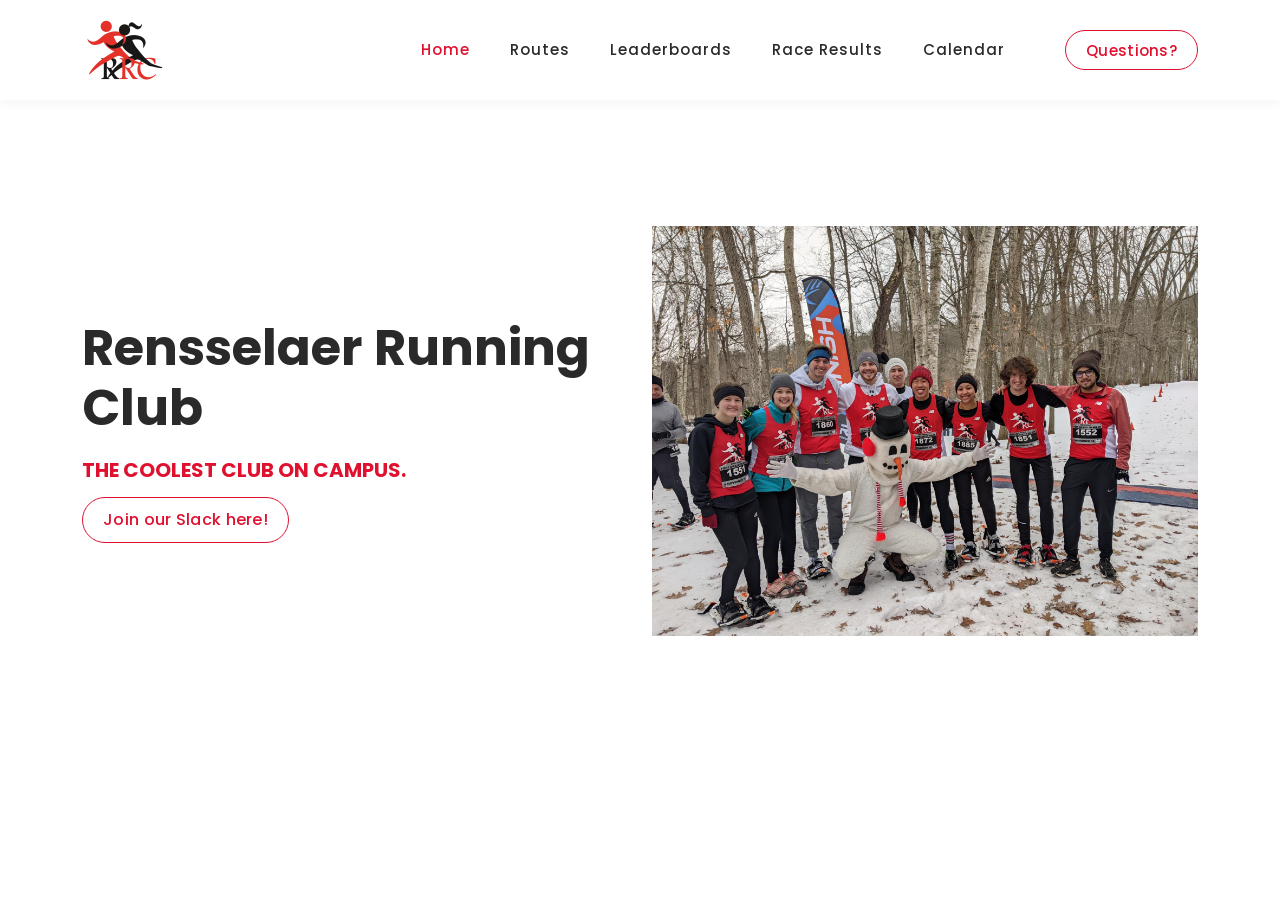
==== commit 7cf7b34a: "case-sensitive issues" ====
--- a/index.html
+++ b/index.html
@@ -53,7 +53,7 @@
             <!-- ***** Logo Start ***** -->
             <a href="index.html" class="logo">
 
-              <img src="assets/images/rrc_logo_small.png" alt="">
+              <img src="assets/images/rrc_logo_small.PNG" alt="">
             </a>
             <!-- ***** Logo End ***** -->
             <!-- ***** Menu Start ***** -->
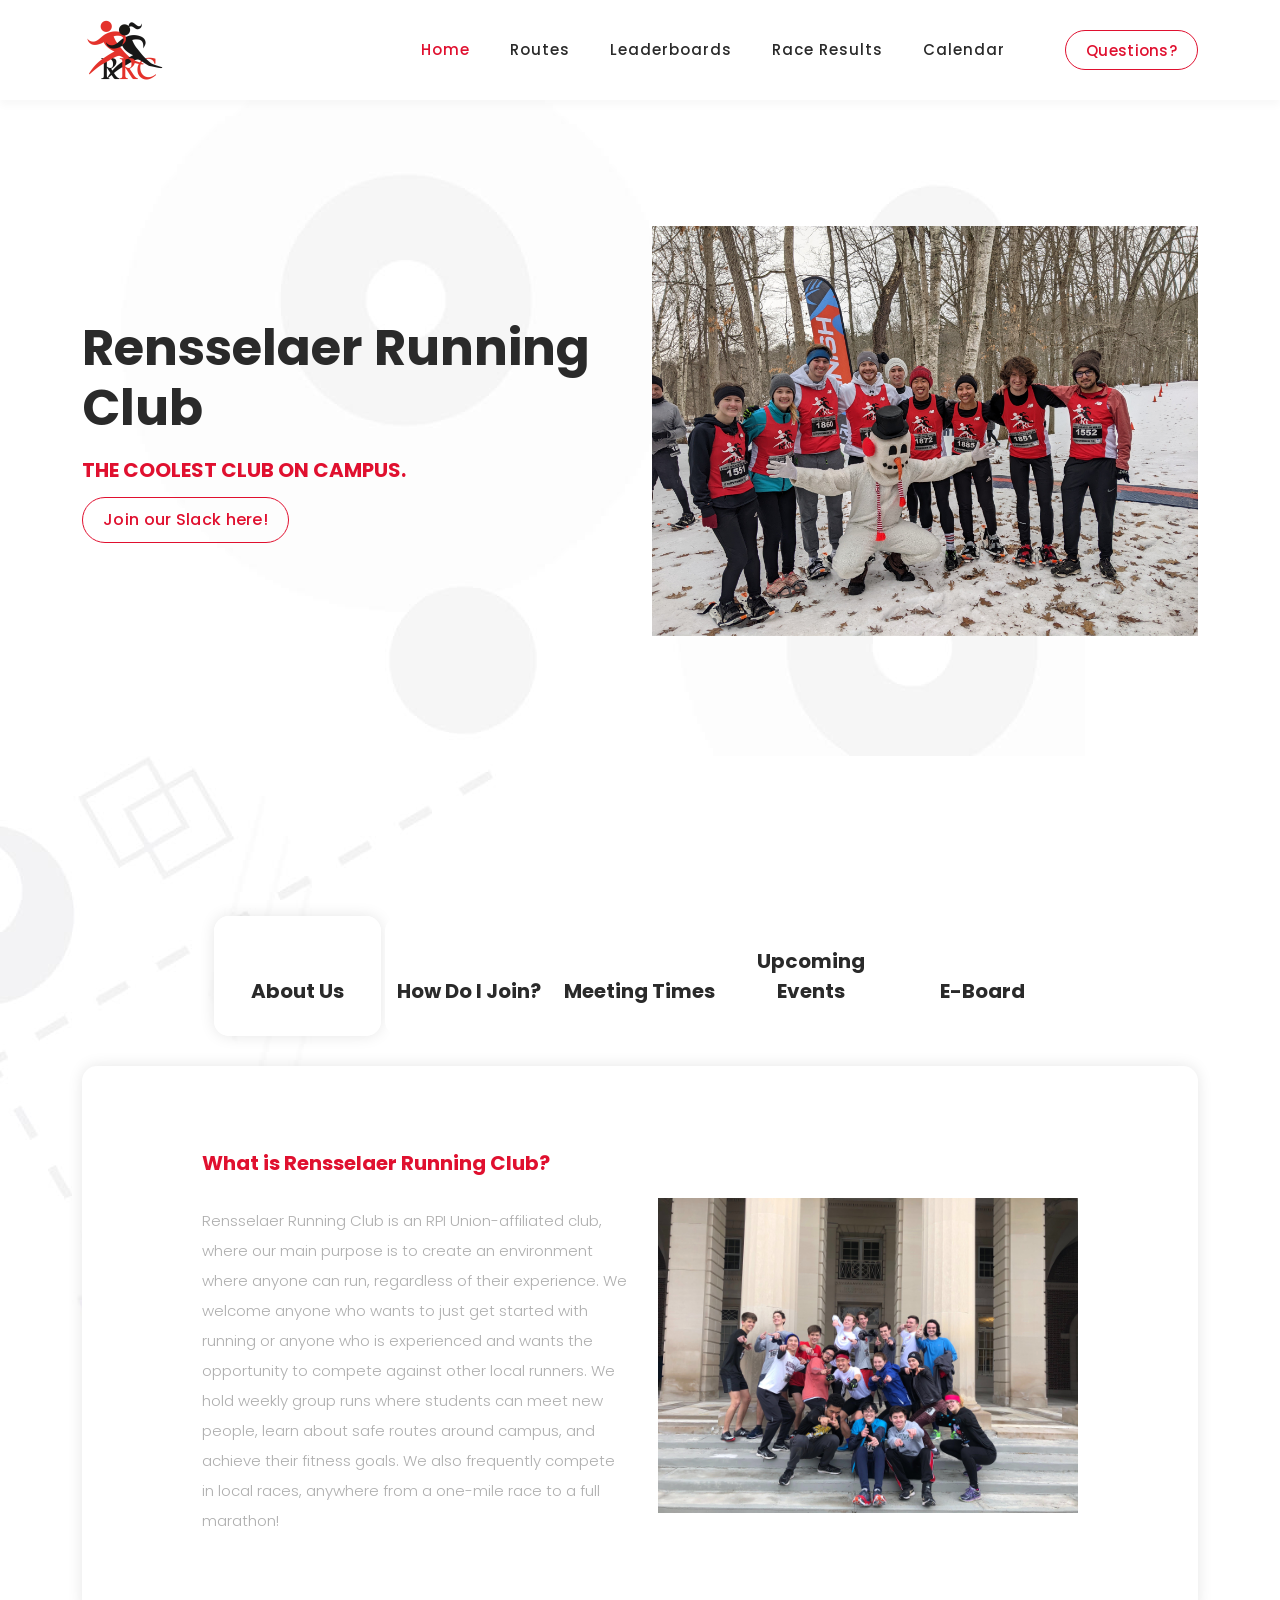
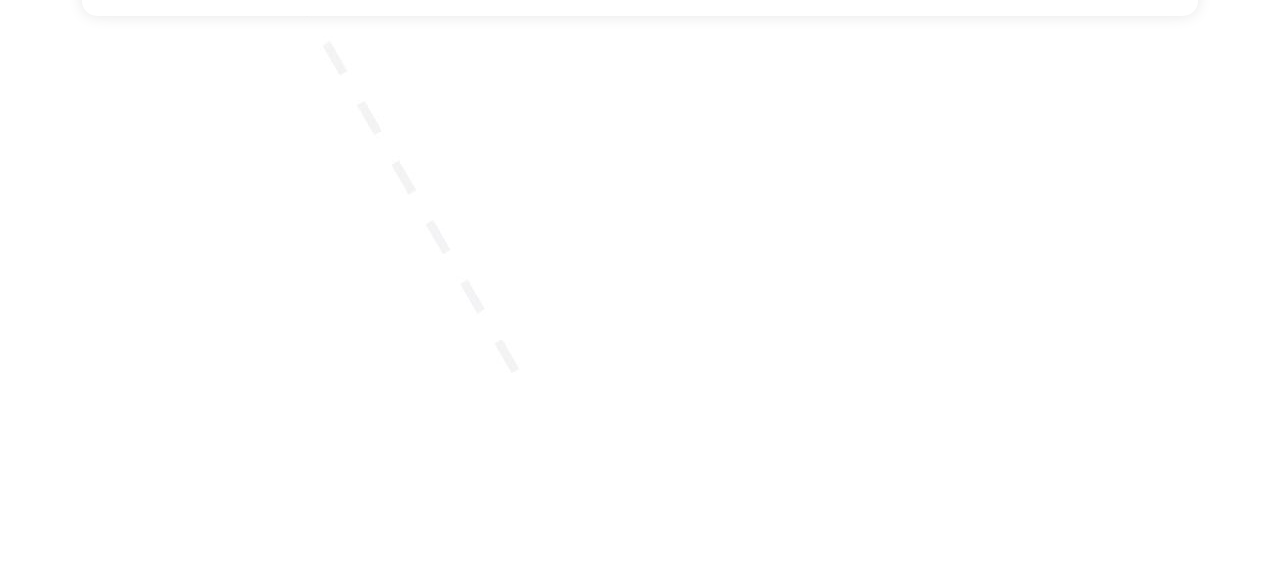
==== commit 3bf7e4a7: "Updated home page" ====
--- a/index.html
+++ b/index.html
@@ -107,8 +107,8 @@
       </div>
     </div>
   </div>
-<!--
-  <div id="about" class="about section">
+
+  <!-- <div id="about" class="about section">
     <div class="container">
       <div class="row">
         <div class="col-lg-12">
@@ -188,20 +188,20 @@
         </div>
       </div>
     </div>
-  </div>
--->
-  <!--
+  </div> -->
+
+  
 
   <div id="services" class="services section">
     <div class="container">
       <div class="row">
-        <div class="col-lg-12">
+        <!-- <div class="col-lg-12">
           <div class="section-heading  wow fadeInDown" data-wow-duration="1s" data-wow-delay="0.5s">
             <h6>Leaderboards</h6>
             <h4>Featured Maps</h4>
             <div class="line-dec"></div>
           </div>
-        </div>
+        </div> -->
         <div class="col-lg-12">
           <div class="naccs">
             <div class="grid">
@@ -211,31 +211,31 @@
                     <div class="first-thumb active">
                       <div class="thumb">
                         <span class="icon"><img src="assets/images/green_shell.png" alt=""></span>
-                        Big Blue
+                        About Us
                       </div>
                     </div>
                     <div>
                       <div class="thumb">                 
                         <span class="icon"><img src="assets/images/leaf.png" alt=""></span>
-                        Coconut Mall
+                        How Do I Join?
                       </div>
                     </div>
                     <div>
                       <div class="thumb">                 
                         <span class="icon"><img src="assets/images/banana.png" alt=""></span>
-                        Mario Circuit
+                        Meeting Times
                       </div>
                     </div>
                     <div>
                       <div class="thumb">                 
                         <span class="icon"><img src="assets/images/mushroom.png" alt=""></span>
-                        Taod Turnpike
+                        Upcoming Events
                       </div>
                     </div>
                     <div class="last-thumb">
                       <div class="thumb">                 
                         <span class="icon"><img src="assets/images/red_shell.png" alt=""></span>
-                        Dolphin Scholls
+                        E-Board
                       </div>
                     </div>
                   </div>
@@ -248,12 +248,16 @@
                           <div class="row">
                             <div class="col-lg-6 align-self-center">
                               <div class="left-text">
-                                <h4> Jason Gibbons</h4>
-                                <div class="ticks-list"><span><i class="fa fa-check"></i> 2:00:.57</span> 
-                                  
-                              </div>
-                            </div>
-                            
+                                <h4> What is Rensselaer Running Club?</h4>
+                                <!-- <div class="ticks-list"><span><i class="fa fa-check"></i> 2:00:.57</span>  -->
+                                <p> Rensselaer Running Club is an RPI Union-affiliated club, where our main purpose is to create an environment where anyone can run, regardless of their experience.  We welcome anyone who wants to just get started with running or anyone who is experienced and wants the opportunity to compete against other local runners.  We hold weekly group runs where students can meet new people, learn about safe routes around campus, and achieve their fitness goals.  We also frequently compete in local races, anywhere from a one-mile race to a full marathon!</p>
+                              </div>
+                            </div>
+                            <div class="col-lg-6 align-self-center">
+                              <div class="right-image">
+                                <img src="assets/images/saratoga-snowshoe.JPG" alt="">
+                              </div>
+                            </div>
                           </div>
                         </div>
                       </div>
@@ -264,17 +268,16 @@
                           <div class="row">
                             <div class="col-lg-6 align-self-center">
                               <div class="left-text">
-                                <h4>Healthy Food &amp; Life</h4>
-                                <p>Lorem ipsum dolor sit amet, consectetur adipiscing elit, sedr do eiusmod deis tempor incididunt ut labore et dolore kengan darwin doerski token.
-                                  dover lipsum lorem and the others.</p>
-                                <div class="ticks-list"><span><i class="fa fa-check"></i> Optimized Template</span> <span><i class="fa fa-check"></i> Data Info</span> <span><i class="fa fa-check"></i> SEO Analysis</span>
-                                  <span><i class="fa fa-check"></i> Data Info</span> <span><i class="fa fa-check"></i> SEO Analysis</span> <span><i class="fa fa-check"></i> Optimized Template</span></div>
-                                <p>Lorem ipsum dolor sit amet, consectetur adipiscing elit, sedr do eiusmod deis tempor incididunt.</p>
-                              </div>
-                            </div>
-                            <div class="col-lg-6 align-self-center">
-                              <div class="right-image">
-                                <img src="assets/images/services-image-02.jpg" alt="">
+                                <h5>Join our Slack workspace to stay up-to-date with club events</h5>
+                                <p>We use Slack as our main form of communication within the club.  We also have a Discord channel, if you are interested in joining that too.  Also, the best way to meet people in our club is to attend our weekly group runs (see 'Meeting Times').</p>
+                                <div class="ticks-list"><span><i class="fa fa-slack"></i> <a href=https://join.slack.com/t/rensselaerrc/shared_invite/zt-vcq3ivjo-cLk82815IDP3IpRi09u0zA>Slack workspace</a></span> <span><i class="fa fa-share-alt"></i> <a href=https://discord.gg/tFkfCNu9>Discord channel</a></span> 
+                                  <span><i class="fa fa-instagram"></i> <a href=https://www.instagram.com/rensselaerrunningclub/?utm_medium=copy_link>Instagram page</a></span> 
+                                </div>
+                              </div>
+                            </div>
+                            <div class="col-lg-6 align-self-center">
+                              <div class="right-image">
+                                <img src="assets/images/race-away-stigma.JPG" alt="">
                               </div>
                             </div>
                           </div>
@@ -287,17 +290,14 @@
                           <div class="row">
                             <div class="col-lg-6 align-self-center">
                               <div class="left-text">
-                                <h4>Car Re-search &amp; Transport</h4>
-                                <p>Lorem ipsum dolor sit amet, consectetur adipiscing elit, sedr do eiusmod deis tempor incididunt ut labore et dolore kengan darwin doerski token.
-                                  dover lipsum lorem and the others.</p>
-                                <div class="ticks-list"><span><i class="fa fa-check"></i> Optimized Template</span> <span><i class="fa fa-check"></i> Data Info</span> <span><i class="fa fa-check"></i> SEO Analysis</span>
-                                  <span><i class="fa fa-check"></i> Data Info</span> <span><i class="fa fa-check"></i> SEO Analysis</span> <span><i class="fa fa-check"></i> Optimized Template</span></div>
-                                <p>Lorem ipsum dolor sit amet, consectetur adipiscing elit, sedr do eiusmod deis tempor incididunt.</p>
-                              </div>
-                            </div>
-                            <div class="col-lg-6 align-self-center">
-                              <div class="right-image">
-                                <img src="assets/images/services-image-03.jpg" alt="">
+                                <h4>Weekly Group Runs</h4>
+                                <div class="ticks-list"><span><i class="fa fa-circle-o"></i> Tuesday and Thursday  at 4:10pm</span> <span><i class="fa fa-circle-o"></i> Robison Pool Lawn (next to the softball field)</span></div>
+                                <p>Anyone is welcome to join these group runs, regardless of skill level!  We usually have people leading groups on runs ranging from 1 to 8 miles.  This is a great way to find friends to run with and learn the best places to run near campus!</p>
+                              </div>
+                            </div>
+                            <div class="col-lg-6 align-self-center">
+                              <div class="right-image">
+                                <img src="assets/images/kevin.JPG" alt="">
                               </div>
                             </div>
                           </div>
@@ -310,17 +310,13 @@
                           <div class="row">
                             <div class="col-lg-6 align-self-center">
                               <div class="left-text">
-                                <h4>Online Shopping &amp; Tracking ID</h4>
-                                <p>Lorem ipsum dolor sit amet, consectetur adipiscing elit, sedr do eiusmod deis tempor incididunt ut labore et dolore kengan darwin doerski token.
-                                  dover lipsum lorem and the others.</p>
-                                <div class="ticks-list"><span><i class="fa fa-check"></i> Optimized Template</span> <span><i class="fa fa-check"></i> Data Info</span> <span><i class="fa fa-check"></i> SEO Analysis</span>
-                                  <span><i class="fa fa-check"></i> Data Info</span> <span><i class="fa fa-check"></i> SEO Analysis</span> <span><i class="fa fa-check"></i> Optimized Template</span></div>
-                                <p>Lorem ipsum dolor sit amet, consectetur adipiscing elit, sedr do eiusmod deis tempor incididunt.</p>
-                              </div>
-                            </div>
-                            <div class="col-lg-6 align-self-center">
-                              <div class="right-image">
-                                <img src="assets/images/services-image-04.jpg" alt="">
+                                <h4>RRC Events for the Rest of the Spring 2022 Semester</h4>
+                                <div class="ticks-list"><span><i class="fa fa-circle-o"></i> Helderberg to Hudson Half Marathon (Sat 4/16) - <a href="https://docs.google.com/spreadsheets/d/1TcP6AIChc0uQx68SxH_EbmvmnjFp4vMPdlWxGjz7TAQ/edit#gid=1166001851">Sign-up Sheet</a></span> </div>
+                              </div>
+                            </div>
+                            <div class="col-lg-6 align-self-center">
+                              <div class="right-image">
+                                <img src="assets/images/matt-naruto.png" alt="">
                               </div>
                             </div>
                           </div>
@@ -333,17 +329,20 @@
                           <div class="row">
                             <div class="col-lg-6 align-self-center">
                               <div class="left-text">
-                                <h4>Enjoy &amp; Travel</h4>
-                                <p>Lorem ipsum dolor sit amet, consectetur adipiscing elit, sedr do eiusmod deis tempor incididunt ut labore et dolore kengan darwin doerski token.
-                                  dover lipsum lorem and the others.</p>
-                                <div class="ticks-list"><span><i class="fa fa-check"></i> Optimized Template</span> <span><i class="fa fa-check"></i> Data Info</span> <span><i class="fa fa-check"></i> SEO Analysis</span>
-                                  <span><i class="fa fa-check"></i> Data Info</span> <span><i class="fa fa-check"></i> SEO Analysis</span> <span><i class="fa fa-check"></i> Optimized Template</span></div>
-                                <p>Lorem ipsum dolor sit amet, consectetur adipiscing elit, sedr do eiusmod deis tempor incididunt.</p>
-                              </div>
-                            </div>
-                            <div class="col-lg-6 align-self-center">
-                              <div class="right-image">
-                                <img src="assets/images/services-image.jpg" alt="">
+                                <h4>RRC Executive Board</h4>
+                                <div class="ticks-list"><span><i class="fa fa-circle-o"></i> <b>Captain</b> Paul Scally (scallp@rpi.edu) </span>
+                                                        <span><i class="fa fa-circle-o"></i> <b>Co-Event Coordinator</b> Mercedez Young (youngm9@rpi.edu) </span>
+                                                        <span><i class="fa fa-circle-o"></i> <b>Co-Event Coordinator</b> Kevin Morrison (morrik7@rpi.edu) </span>
+                                                        <span><i class="fa fa-circle-o"></i> <b>Treasurer</b> Scott Nwosu (nwosus@rpi.edu) </span>
+                                                        <span><i class="fa fa-circle-o"></i> <b>Coach</b> Christopher Waldrep (waldrc@rpi.edu) </span>
+                                                        <span><i class="fa fa-circle-o"></i> <b>Secretary</b> Harrison Riley (rileyh2@rpi.edu) </span>
+                                                        <span><i class="fa fa-circle-o"></i> <b>Outreach Coordinator</b> Gabrielle Wilson (wilsog5@rpi.edu) </span>
+                                </div>
+                              </div>
+                            </div>
+                            <div class="col-lg-6 align-self-center">
+                              <div class="right-image">
+                                <img src="assets/images/icebreaker.JPG" alt="">
                               </div>
                             </div>
                           </div>
@@ -360,7 +359,7 @@
     </div>
   </div>
 
-  -->
+  
   
 
   
--- a/assets/css/styles.css
+++ b/assets/css/styles.css
@@ -2201,4 +2201,22 @@
 table.dataTable thead .sorting_desc_disabled:after,
 table.dataTable thead .sorting_desc_disabled:before {
   bottom: .5em;
+}
+
+.footer {
+  background: #061D25;
+  padding: 10px 0;
+}
+.footer a {
+  color: #70726F;
+  font-size: 20px;
+  padding: 10px;
+  border-right: 1px solid #70726F;
+  transition: all .5s ease;
+}
+.footer a:first-child {
+  border-left: 1px solid #70726F;
+}
+.footer a:hover {
+  color: white;
 }
